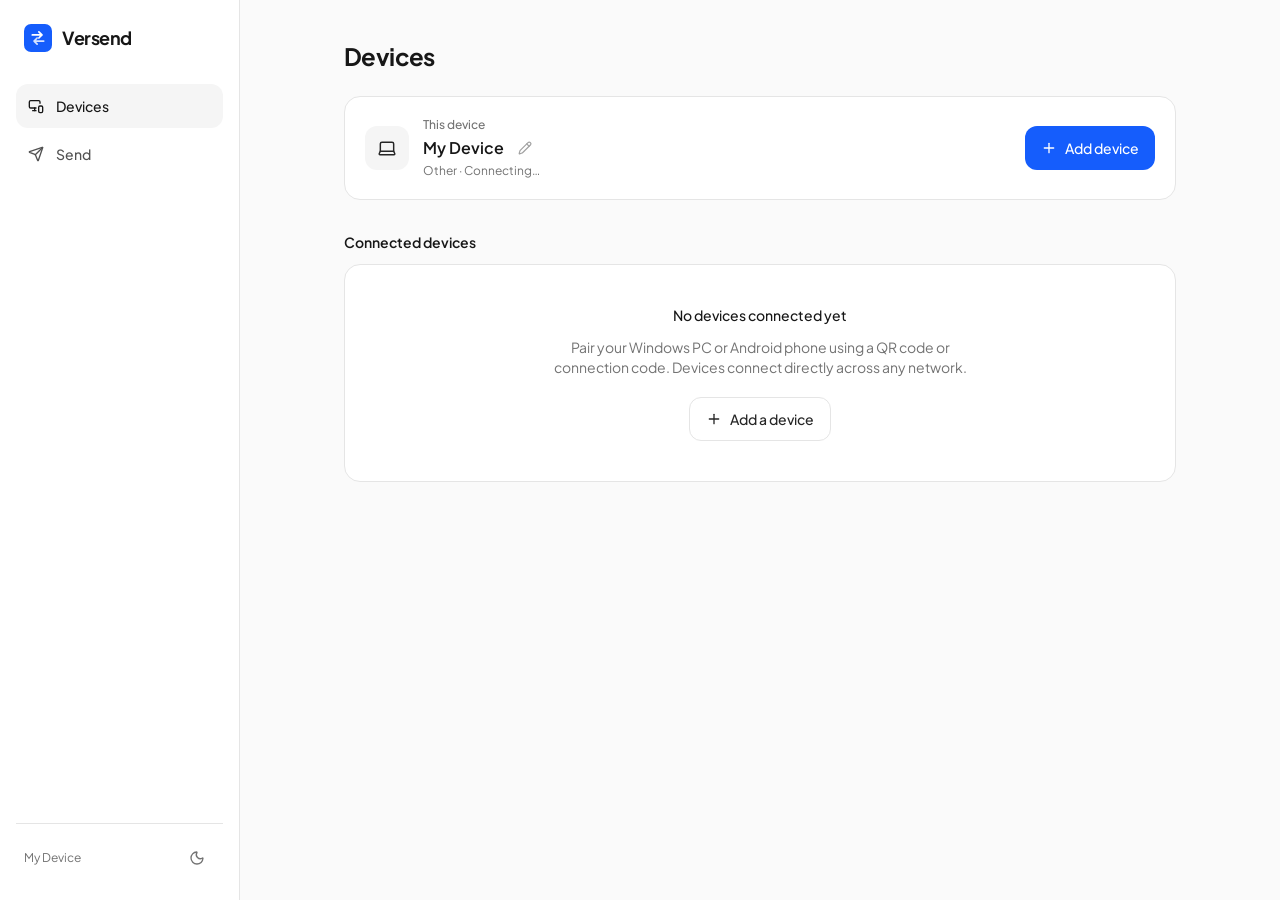
==== android/app/src/main/assets/public/index.html @ 8b3587e0 "feat(android): initialize Android project structure Add essential Gradle configuration, AndroidManif" ====
<!doctype html>
<html lang="en">
  <head>
    <meta charset="UTF-8" />
    <meta name="viewport" content="width=device-width, initial-scale=1.0, viewport-fit=cover" />
    <title>Versend — Cross-Platform File Transfer</title>
    <meta name="description" content="Fast, minimal cross-platform peer-to-peer file transfer between Windows and Android." />
    <meta property="og:title" content="Versend — Cross-Platform File Transfer" />
    <meta property="og:description" content="Fast, minimal cross-platform peer-to-peer file transfer between Windows and Android." />
    <meta property="og:type" content="website" />
    <meta name="twitter:card" content="summary_large_image" />
    <link rel="icon" type="image/svg+xml" href="./icon.svg" />
    <link rel="icon" type="image/png" sizes="192x192" href="./icon-192.png" />
    <link rel="apple-touch-icon" href="./icon-192.png" />
    <link rel="preconnect" href="https://fonts.googleapis.com" />
    <link rel="preconnect" href="https://fonts.gstatic.com" crossorigin />
    <link
      href="https://fonts.googleapis.com/css2?family=JetBrains+Mono:wght@400;500;600&family=Plus+Jakarta+Sans:wght@400;500;600;700&display=swap"
      rel="stylesheet"
    />
    <script>
      (function () {
        try {
          var saved = localStorage.getItem('versend_theme');
          var prefersDark = window.matchMedia && window.matchMedia('(prefers-color-scheme: dark)').matches;
          if (saved === 'dark' || (!saved && prefersDark)) {
            document.documentElement.classList.add('dark');
          } else {
            document.documentElement.classList.remove('dark');
          }
        } catch (e) {}
      })();
    </script>
    <script type="module" crossorigin src="./assets/index-H312YF8i.js"></script>
    <link rel="stylesheet" crossorigin href="./assets/index-BQSOHXpR.css">
  </head>
  <body class="bg-[#FAFAFA] text-[#111827] dark:bg-[#111214] dark:text-[#F3F4F6] antialiased selection:bg-blue-600/15 selection:text-blue-700 dark:selection:bg-blue-500/25 dark:selection:text-blue-300">
    <div id="root"></div>
  </body>
</html>
---- android/app/src/main/assets/public/assets/index-BQSOHXpR.css ----
/*! tailwindcss v4.3.5 | MIT License | https://tailwindcss.com */
@layer properties{@supports (((-webkit-hyphens:none)) and (not (margin-trim:block))) or ((-moz-orient:inline) and (not (color:rgb(from red r g b)))){*,:before,:after,::backdrop{--tw-space-y-reverse:0;--tw-divide-y-reverse:0;--tw-border-style:solid;--tw-font-weight:initial;--tw-tracking:initial;--tw-ordinal:initial;--tw-slashed-zero:initial;--tw-numeric-figure:initial;--tw-numeric-spacing:initial;--tw-numeric-fraction:initial;--tw-shadow:0 0 #0000;--tw-shadow-color:initial;--tw-shadow-alpha:100%;--tw-inset-shadow:0 0 #0000;--tw-inset-shadow-color:initial;--tw-inset-shadow-alpha:100%;--tw-ring-color:initial;--tw-ring-shadow:0 0 #0000;--tw-inset-ring-color:initial;--tw-inset-ring-shadow:0 0 #0000;--tw-ring-inset:initial;--tw-ring-offset-width:0px;--tw-ring-offset-color:#fff;--tw-ring-offset-shadow:0 0 #0000;--tw-backdrop-blur:initial;--tw-backdrop-brightness:initial;--tw-backdrop-contrast:initial;--tw-backdrop-grayscale:initial;--tw-backdrop-hue-rotate:initial;--tw-backdrop-invert:initial;--tw-backdrop-opacity:initial;--tw-backdrop-saturate:initial;--tw-backdrop-sepia:initial;--tw-duration:initial}}}@layer theme{:root,:host{--font-sans:-apple-system, BlinkMacSystemFont, "Segoe UI", Roboto, "Helvetica Neue", "Noto Sans", Arial, sans-serif, "Apple Color Emoji", "Segoe UI Emoji", "Segoe UI Symbol", "Noto Color Emoji";--font-mono:ui-monospace, SFMono-Regular, Menlo, Monaco, Consolas, "Liberation Mono", "Courier New", monospace;--color-red-400:oklch(70.4% .191 22.216);--color-red-500:oklch(63.7% .237 25.331);--color-red-600:oklch(57.7% .245 27.325);--color-amber-400:oklch(82.8% .189 84.429);--color-amber-500:oklch(76.9% .188 70.08);--color-amber-600:oklch(66.6% .179 58.318);--color-amber-700:oklch(55.5% .163 48.998);--color-emerald-400:oklch(76.5% .177 163.223);--color-emerald-500:oklch(69.6% .17 162.48);--color-emerald-600:oklch(59.6% .145 163.225);--color-blue-50:oklch(97% .014 254.604);--color-blue-300:oklch(80.9% .105 251.813);--color-blue-400:oklch(70.7% .165 254.624);--color-blue-500:oklch(62.3% .214 259.815);--color-blue-600:oklch(54.6% .245 262.881);--color-blue-700:oklch(48.8% .243 264.376);--color-neutral-50:oklch(98.5% 0 none);--color-neutral-100:oklch(97% 0 none);--color-neutral-200:oklch(92.2% 0 none);--color-neutral-300:oklch(87% 0 none);--color-neutral-400:oklch(70.8% 0 none);--color-neutral-500:oklch(55.6% 0 none);--color-neutral-600:oklch(43.9% 0 none);--color-neutral-700:oklch(37.1% 0 none);--color-neutral-800:oklch(26.9% 0 none);--color-neutral-900:oklch(20.5% 0 none);--color-black:#000;--color-white:#fff;--spacing:.25rem;--container-md:28rem;--container-4xl:56rem;--text-xs:.75rem;--text-xs--line-height:calc(1 / .75);--text-sm:.875rem;--text-sm--line-height:calc(1.25 / .875);--text-base:1rem;--text-base--line-height:calc(1.5 / 1);--text-lg:1.125rem;--text-lg--line-height:calc(1.75 / 1.125);--text-2xl:1.5rem;--text-2xl--line-height:calc(2 / 1.5);--font-weight-medium:500;--font-weight-semibold:600;--font-weight-bold:700;--tracking-tight:-.025em;--tracking-wider:.05em;--tracking-widest:.1em;--radius-lg:.5rem;--radius-xl:.75rem;--radius-2xl:1rem;--blur-md:12px;--default-transition-duration:.15s;--default-transition-timing-function:cubic-bezier(.4, 0, .2, 1);--default-font-family:var(--font-sans);--default-mono-font-family:var(--font-mono)}}@layer base{*,:after,:before,::backdrop{box-sizing:border-box;border:0 solid;margin:0;padding:0}::file-selector-button{box-sizing:border-box;border:0 solid;margin:0;padding:0}html,:host{-webkit-text-size-adjust:100%;tab-size:4;line-height:1.5;font-family:var(--default-font-family,-apple-system, BlinkMacSystemFont, "Segoe UI", Roboto, "Helvetica Neue", "Noto Sans", Arial, sans-serif, "Apple Color Emoji", "Segoe UI Emoji", "Segoe UI Symbol", "Noto Color Emoji");font-feature-settings:var(--default-font-feature-settings,normal);font-variation-settings:var(--default-font-variation-settings,normal);-webkit-tap-highlight-color:transparent}hr{height:0;color:inherit;border-top-width:1px}abbr:where([title]){-webkit-text-decoration:underline dotted;text-decoration:underline dotted}h1,h2,h3,h4,h5,h6{font-size:inherit;font-weight:inherit}a{color:inherit;-webkit-text-decoration:inherit;-webkit-text-decoration:inherit;-webkit-text-decoration:inherit;-webkit-text-decoration:inherit;text-decoration:inherit}b,strong{font-weight:bolder}code,kbd,samp,pre{font-family:var(--default-mono-font-family,ui-monospace, SFMono-Regular, Menlo, Monaco, Consolas, "Liberation Mono", "Courier New", monospace);font-feature-settings:var(--default-mono-font-feature-settings,normal);font-variation-settings:var(--default-mono-font-variation-settings,normal);font-size:1em}small{font-size:80%}sub,sup{vertical-align:baseline;font-size:75%;line-height:0;position:relative}sub{bottom:-.25em}sup{top:-.5em}table{text-indent:0;border-color:inherit;border-collapse:collapse}:-moz-focusring:where(:not(iframe)){outline:auto}progress{vertical-align:baseline}summary{display:list-item}ol,ul,menu{list-style:none}img,svg,video,canvas,audio,iframe,embed,object{vertical-align:middle;display:block}img,video{max-width:100%;height:auto}button,input,select,optgroup,textarea{font:inherit;font-feature-settings:inherit;font-variation-settings:inherit;letter-spacing:inherit;color:inherit;opacity:1;background-color:#0000;border-radius:0}::file-selector-button{font:inherit;font-feature-settings:inherit;font-variation-settings:inherit;letter-spacing:inherit;color:inherit;opacity:1;background-color:#0000;border-radius:0}:where(select:is([multiple],[size])) optgroup{font-weight:bolder}:where(select:is([multiple],[size])) optgroup option{padding-inline-start:20px}::file-selector-button{margin-inline-end:4px}::placeholder{opacity:1}@supports (not ((-webkit-appearance:-apple-pay-button))) or (contain-intrinsic-size:1px){::placeholder{color:currentColor}@supports (color:color-mix(in lab, red, red)){::placeholder{color:color-mix(in oklab, currentcolor 50%, transparent)}}}textarea{resize:vertical}::-webkit-search-decoration{-webkit-appearance:none}::-webkit-date-and-time-value{min-height:1lh;text-align:inherit}::-webkit-datetime-edit{display:inline-flex}::-webkit-datetime-edit-fields-wrapper{padding:0}::-webkit-datetime-edit{padding-block:0}::-webkit-datetime-edit-year-field{padding-block:0}::-webkit-datetime-edit-month-field{padding-block:0}::-webkit-datetime-edit-day-field{padding-block:0}::-webkit-datetime-edit-hour-field{padding-block:0}::-webkit-datetime-edit-minute-field{padding-block:0}::-webkit-datetime-edit-second-field{padding-block:0}::-webkit-datetime-edit-millisecond-field{padding-block:0}::-webkit-datetime-edit-meridiem-field{padding-block:0}::-webkit-calendar-picker-indicator{line-height:1}:-moz-ui-invalid{box-shadow:none}button,input:where([type=button],[type=reset],[type=submit]){appearance:button}::file-selector-button{appearance:button}::-webkit-inner-spin-button{height:auto}::-webkit-outer-spin-button{height:auto}[hidden]:where(:not([hidden=until-found])){display:none!important}:root{--font-sans:"Plus Jakarta Sans", -apple-system, BlinkMacSystemFont, "Segoe UI", sans-serif;--font-mono:"JetBrains Mono", ui-monospace, SFMono-Regular, Menlo, monospace}html{font-family:var(--font-sans);-webkit-tap-highlight-color:transparent}.font-mono{font-family:var(--font-mono)}}@layer components;@layer utilities{.pointer-events-none{pointer-events:none}.absolute{position:absolute}.fixed{position:fixed}.relative{position:relative}.static{position:static}.sticky{position:sticky}.inset-0{inset:0}.top-0{top:0}.right-0{right:0}.bottom-0{bottom:0}.left-0{left:0}.z-30{z-index:30}.z-50{z-index:50}.mx-auto{margin-inline:auto}.mt-0\.5{margin-top:calc(var(--spacing) * .5)}.mt-1{margin-top:var(--spacing)}.-mr-2{margin-right:calc(var(--spacing) * -2)}.mb-1\.5{margin-bottom:calc(var(--spacing) * 1.5)}.block{display:block}.flex{display:flex}.grid{display:grid}.hidden{display:none}.inline-flex{display:inline-flex}.aspect-square{aspect-ratio:1}.h-1\.5{height:calc(var(--spacing) * 1.5)}.h-2{height:calc(var(--spacing) * 2)}.h-3\.5{height:calc(var(--spacing) * 3.5)}.h-4{height:calc(var(--spacing) * 4)}.h-5{height:calc(var(--spacing) * 5)}.h-6{height:calc(var(--spacing) * 6)}.h-7{height:calc(var(--spacing) * 7)}.h-10{height:calc(var(--spacing) * 10)}.h-11{height:calc(var(--spacing) * 11)}.h-13{height:calc(var(--spacing) * 13)}.h-14{height:calc(var(--spacing) * 14)}.h-44{height:calc(var(--spacing) * 44)}.h-full{height:100%}.h-screen{height:100vh}.max-h-48{max-height:calc(var(--spacing) * 48)}.max-h-64{max-height:calc(var(--spacing) * 64)}.min-h-\[36px\]{min-height:36px}.min-h-\[40px\]{min-height:40px}.min-h-\[44px\]{min-height:44px}.min-h-\[68px\]{min-height:68px}.min-h-screen{min-height:100vh}.w-1\.5{width:calc(var(--spacing) * 1.5)}.w-3\.5{width:calc(var(--spacing) * 3.5)}.w-4{width:calc(var(--spacing) * 4)}.w-5{width:calc(var(--spacing) * 5)}.w-6{width:calc(var(--spacing) * 6)}.w-7{width:calc(var(--spacing) * 7)}.w-10{width:calc(var(--spacing) * 10)}.w-11{width:calc(var(--spacing) * 11)}.w-44{width:calc(var(--spacing) * 44)}.w-full{width:100%}.max-w-4xl{max-width:var(--container-4xl)}.max-w-\[140px\]{max-width:140px}.max-w-\[180px\]{max-width:180px}.max-w-md{max-width:var(--container-md)}.min-w-0{min-width:0}.min-w-\[36px\]{min-width:36px}.min-w-\[40px\]{min-width:40px}.min-w-\[44px\]{min-width:44px}.flex-1{flex:1}.shrink-0{flex-shrink:0}.flex-grow{flex-grow:1}.cursor-not-allowed{cursor:not-allowed}.grid-cols-1{grid-template-columns:repeat(1,minmax(0,1fr))}.grid-cols-2{grid-template-columns:repeat(2,minmax(0,1fr))}.flex-col{flex-direction:column}.flex-wrap{flex-wrap:wrap}.items-center{align-items:center}.items-end{align-items:flex-end}.items-start{align-items:flex-start}.justify-between{justify-content:space-between}.justify-center{justify-content:center}.gap-0\.5{gap:calc(var(--spacing) * .5)}.gap-1{gap:var(--spacing)}.gap-1\.5{gap:calc(var(--spacing) * 1.5)}.gap-2{gap:calc(var(--spacing) * 2)}.gap-2\.5{gap:calc(var(--spacing) * 2.5)}.gap-3{gap:calc(var(--spacing) * 3)}.gap-3\.5{gap:calc(var(--spacing) * 3.5)}.gap-4{gap:calc(var(--spacing) * 4)}:where(.space-y-1>:not(:last-child)){--tw-space-y-reverse:0;margin-block-start:calc(var(--spacing) * var(--tw-space-y-reverse));margin-block-end:calc(var(--spacing) * calc(1 - var(--tw-space-y-reverse)))}:where(.space-y-1\.5>:not(:last-child)){--tw-space-y-reverse:0;margin-block-start:calc(calc(var(--spacing) * 1.5) * var(--tw-space-y-reverse));margin-block-end:calc(calc(var(--spacing) * 1.5) * calc(1 - var(--tw-space-y-reverse)))}:where(.space-y-3>:not(:last-child)){--tw-space-y-reverse:0;margin-block-start:calc(calc(var(--spacing) * 3) * var(--tw-space-y-reverse));margin-block-end:calc(calc(var(--spacing) * 3) * calc(1 - var(--tw-space-y-reverse)))}:where(.space-y-4>:not(:last-child)){--tw-space-y-reverse:0;margin-block-start:calc(calc(var(--spacing) * 4) * var(--tw-space-y-reverse));margin-block-end:calc(calc(var(--spacing) * 4) * calc(1 - var(--tw-space-y-reverse)))}:where(.space-y-5>:not(:last-child)){--tw-space-y-reverse:0;margin-block-start:calc(calc(var(--spacing) * 5) * var(--tw-space-y-reverse));margin-block-end:calc(calc(var(--spacing) * 5) * calc(1 - var(--tw-space-y-reverse)))}:where(.space-y-6>:not(:last-child)){--tw-space-y-reverse:0;margin-block-start:calc(calc(var(--spacing) * 6) * var(--tw-space-y-reverse));margin-block-end:calc(calc(var(--spacing) * 6) * calc(1 - var(--tw-space-y-reverse)))}:where(.space-y-8>:not(:last-child)){--tw-space-y-reverse:0;margin-block-start:calc(calc(var(--spacing) * 8) * var(--tw-space-y-reverse));margin-block-end:calc(calc(var(--spacing) * 8) * calc(1 - var(--tw-space-y-reverse)))}.gap-x-2{column-gap:calc(var(--spacing) * 2)}.gap-y-1{row-gap:var(--spacing)}:where(.divide-y>:not(:last-child)){--tw-divide-y-reverse:0;border-bottom-style:var(--tw-border-style);border-top-style:var(--tw-border-style);border-top-width:calc(1px * var(--tw-divide-y-reverse));border-bottom-width:calc(1px * calc(1 - var(--tw-divide-y-reverse)))}:where(.divide-neutral-100>:not(:last-child)){border-color:var(--color-neutral-100)}:where(.divide-neutral-200>:not(:last-child)){border-color:var(--color-neutral-200)}.truncate{text-overflow:ellipsis;white-space:nowrap;overflow:hidden}.overflow-hidden{overflow:hidden}.overflow-y-auto{overflow-y:auto}.rounded-2xl{border-radius:var(--radius-2xl)}.rounded-full{border-radius:2147483647px}.rounded-lg{border-radius:var(--radius-lg)}.rounded-xl{border-radius:var(--radius-xl)}.rounded-t-2xl{border-top-left-radius:var(--radius-2xl);border-top-right-radius:var(--radius-2xl)}.border{border-style:var(--tw-border-style);border-width:1px}.border-2{border-style:var(--tw-border-style);border-width:2px}.border-t{border-top-style:var(--tw-border-style);border-top-width:1px}.border-r{border-right-style:var(--tw-border-style);border-right-width:1px}.border-b{border-bottom-style:var(--tw-border-style);border-bottom-width:1px}.border-dashed{--tw-border-style:dashed;border-style:dashed}.border-blue-600{border-color:var(--color-blue-600)}.border-neutral-100{border-color:var(--color-neutral-100)}.border-neutral-200{border-color:var(--color-neutral-200)}.border-neutral-200\/70{border-color:#e5e5e5b3}@supports (color:color-mix(in lab, red, red)){.border-neutral-200\/70{border-color:color-mix(in oklab, var(--color-neutral-200) 70%, transparent)}}.border-neutral-300{border-color:var(--color-neutral-300)}.border-white\/80{border-color:#fffc}@supports (color:color-mix(in lab, red, red)){.border-white\/80{border-color:color-mix(in oklab, var(--color-white) 80%, transparent)}}.bg-\[\#FAFAFA\]{background-color:#fafafa}.bg-amber-500{background-color:var(--color-amber-500)}.bg-black{background-color:var(--color-black)}.bg-black\/45{background-color:#00000073}@supports (color:color-mix(in lab, red, red)){.bg-black\/45{background-color:color-mix(in oklab, var(--color-black) 45%, transparent)}}.bg-blue-50{background-color:var(--color-blue-50)}.bg-blue-50\/50{background-color:#eff6ff80}@supports (color:color-mix(in lab, red, red)){.bg-blue-50\/50{background-color:color-mix(in oklab, var(--color-blue-50) 50%, transparent)}}.bg-blue-50\/60{background-color:#eff6ff99}@supports (color:color-mix(in lab, red, red)){.bg-blue-50\/60{background-color:color-mix(in oklab, var(--color-blue-50) 60%, transparent)}}.bg-blue-600{background-color:var(--color-blue-600)}.bg-emerald-500{background-color:var(--color-emerald-500)}.bg-emerald-600{background-color:var(--color-emerald-600)}.bg-neutral-50{background-color:var(--color-neutral-50)}.bg-neutral-50\/60{background-color:#fafafa99}@supports (color:color-mix(in lab, red, red)){.bg-neutral-50\/60{background-color:color-mix(in oklab, var(--color-neutral-50) 60%, transparent)}}.bg-neutral-100{background-color:var(--color-neutral-100)}.bg-red-500{background-color:var(--color-red-500)}.bg-white{background-color:var(--color-white)}.bg-white\/90{background-color:#ffffffe6}@supports (color:color-mix(in lab, red, red)){.bg-white\/90{background-color:color-mix(in oklab, var(--color-white) 90%, transparent)}}.bg-white\/95{background-color:#fffffff2}@supports (color:color-mix(in lab, red, red)){.bg-white\/95{background-color:color-mix(in oklab, var(--color-white) 95%, transparent)}}.fill-blue-600{fill:var(--color-blue-600)}.object-cover{object-fit:cover}.p-0{padding:0}.p-1{padding:var(--spacing)}.p-1\.5{padding:calc(var(--spacing) * 1.5)}.p-3{padding:calc(var(--spacing) * 3)}.p-4{padding:calc(var(--spacing) * 4)}.p-5{padding:calc(var(--spacing) * 5)}.p-6{padding:calc(var(--spacing) * 6)}.p-8{padding:calc(var(--spacing) * 8)}.px-2{padding-inline:calc(var(--spacing) * 2)}.px-2\.5{padding-inline:calc(var(--spacing) * 2.5)}.px-3{padding-inline:calc(var(--spacing) * 3)}.px-3\.5{padding-inline:calc(var(--spacing) * 3.5)}.px-4{padding-inline:calc(var(--spacing) * 4)}.px-5{padding-inline:calc(var(--spacing) * 5)}.py-1{padding-block:var(--spacing)}.py-1\.5{padding-block:calc(var(--spacing) * 1.5)}.py-2{padding-block:calc(var(--spacing) * 2)}.py-2\.5{padding-block:calc(var(--spacing) * 2.5)}.py-3{padding-block:calc(var(--spacing) * 3)}.py-3\.5{padding-block:calc(var(--spacing) * 3.5)}.py-4{padding-block:calc(var(--spacing) * 4)}.py-6{padding-block:calc(var(--spacing) * 6)}.pt-1{padding-top:var(--spacing)}.pt-2{padding-top:calc(var(--spacing) * 2)}.pt-4{padding-top:calc(var(--spacing) * 4)}.pt-5{padding-top:calc(var(--spacing) * 5)}.pb-4{padding-bottom:calc(var(--spacing) * 4)}.pb-20{padding-bottom:calc(var(--spacing) * 20)}.text-center{text-align:center}.text-left{text-align:left}.font-mono{font-family:var(--font-mono)}.text-2xl{font-size:var(--text-2xl);line-height:var(--tw-leading,var(--text-2xl--line-height))}.text-base{font-size:var(--text-base);line-height:var(--tw-leading,var(--text-base--line-height))}.text-lg{font-size:var(--text-lg);line-height:var(--tw-leading,var(--text-lg--line-height))}.text-sm{font-size:var(--text-sm);line-height:var(--tw-leading,var(--text-sm--line-height))}.text-xs{font-size:var(--text-xs);line-height:var(--tw-leading,var(--text-xs--line-height))}.font-bold{--tw-font-weight:var(--font-weight-bold);font-weight:var(--font-weight-bold)}.font-medium{--tw-font-weight:var(--font-weight-medium);font-weight:var(--font-weight-medium)}.font-semibold{--tw-font-weight:var(--font-weight-semibold);font-weight:var(--font-weight-semibold)}.tracking-tight{--tw-tracking:var(--tracking-tight);letter-spacing:var(--tracking-tight)}.tracking-wider{--tw-tracking:var(--tracking-wider);letter-spacing:var(--tracking-wider)}.tracking-widest{--tw-tracking:var(--tracking-widest);letter-spacing:var(--tracking-widest)}.whitespace-nowrap{white-space:nowrap}.text-\[\#111827\]{color:#111827}.text-amber-600{color:var(--color-amber-600)}.text-amber-700{color:var(--color-amber-700)}.text-blue-600{color:var(--color-blue-600)}.text-emerald-600{color:var(--color-emerald-600)}.text-neutral-400{color:var(--color-neutral-400)}.text-neutral-500{color:var(--color-neutral-500)}.text-neutral-600{color:var(--color-neutral-600)}.text-neutral-700{color:var(--color-neutral-700)}.text-neutral-800{color:var(--color-neutral-800)}.text-neutral-900{color:var(--color-neutral-900)}.text-red-600{color:var(--color-red-600)}.text-white{color:var(--color-white)}.uppercase{text-transform:uppercase}.tabular-nums{--tw-numeric-spacing:tabular-nums;font-variant-numeric:var(--tw-ordinal, ) var(--tw-slashed-zero, ) var(--tw-numeric-figure, ) var(--tw-numeric-spacing, ) var(--tw-numeric-fraction, )}.antialiased{-webkit-font-smoothing:antialiased;-moz-osx-font-smoothing:grayscale}.opacity-55{opacity:.55}.shadow-xl{--tw-shadow:0 20px 25px -5px var(--tw-shadow-color,#0000001a), 0 8px 10px -6px var(--tw-shadow-color,#0000001a);box-shadow:var(--tw-inset-shadow), var(--tw-inset-ring-shadow), var(--tw-ring-offset-shadow), var(--tw-ring-shadow), var(--tw-shadow)}.shadow-xs{--tw-shadow:0 1px 2px 0 var(--tw-shadow-color,#0000000d);box-shadow:var(--tw-inset-shadow), var(--tw-inset-ring-shadow), var(--tw-ring-offset-shadow), var(--tw-ring-shadow), var(--tw-shadow)}.backdrop-blur-\[2px\]{--tw-backdrop-blur:blur(2px);-webkit-backdrop-filter:var(--tw-backdrop-blur, ) var(--tw-backdrop-brightness, ) var(--tw-backdrop-contrast, ) var(--tw-backdrop-grayscale, ) var(--tw-backdrop-hue-rotate, ) var(--tw-backdrop-invert, ) var(--tw-backdrop-opacity, ) var(--tw-backdrop-saturate, ) var(--tw-backdrop-sepia, );backdrop-filter:var(--tw-backdrop-blur, ) var(--tw-backdrop-brightness, ) var(--tw-backdrop-contrast, ) var(--tw-backdrop-grayscale, ) var(--tw-backdrop-hue-rotate, ) var(--tw-backdrop-invert, ) var(--tw-backdrop-opacity, ) var(--tw-backdrop-saturate, ) var(--tw-backdrop-sepia, )}.backdrop-blur-md{--tw-backdrop-blur:blur(var(--blur-md));-webkit-backdrop-filter:var(--tw-backdrop-blur, ) var(--tw-backdrop-brightness, ) var(--tw-backdrop-contrast, ) var(--tw-backdrop-grayscale, ) var(--tw-backdrop-hue-rotate, ) var(--tw-backdrop-invert, ) var(--tw-backdrop-opacity, ) var(--tw-backdrop-saturate, ) var(--tw-backdrop-sepia, );backdrop-filter:var(--tw-backdrop-blur, ) var(--tw-backdrop-brightness, ) var(--tw-backdrop-contrast, ) var(--tw-backdrop-grayscale, ) var(--tw-backdrop-hue-rotate, ) var(--tw-backdrop-invert, ) var(--tw-backdrop-opacity, ) var(--tw-backdrop-saturate, ) var(--tw-backdrop-sepia, )}.transition-all{transition-property:all;transition-timing-function:var(--tw-ease,var(--default-transition-timing-function));transition-duration:var(--tw-duration,var(--default-transition-duration))}.transition-colors{transition-property:color,background-color,border-color,outline-color,text-decoration-color,fill,stroke,--tw-gradient-from,--tw-gradient-via,--tw-gradient-to;transition-timing-function:var(--tw-ease,var(--default-transition-timing-function));transition-duration:var(--tw-duration,var(--default-transition-duration))}.duration-150{--tw-duration:.15s;transition-duration:.15s}.selection\:bg-blue-600\/15 ::selection{background-color:#155dfc26}@supports (color:color-mix(in lab, red, red)){.selection\:bg-blue-600\/15 ::selection{background-color:color-mix(in oklab, var(--color-blue-600) 15%, transparent)}}.selection\:bg-blue-600\/15::selection{background-color:#155dfc26}@supports (color:color-mix(in lab, red, red)){.selection\:bg-blue-600\/15::selection{background-color:color-mix(in oklab, var(--color-blue-600) 15%, transparent)}}.selection\:text-blue-700 ::selection{color:var(--color-blue-700)}.selection\:text-blue-700::selection{color:var(--color-blue-700)}.placeholder\:text-neutral-400::placeholder{color:var(--color-neutral-400)}@media (hover:hover){.hover\:border-neutral-300:hover{border-color:var(--color-neutral-300)}.hover\:bg-blue-50:hover{background-color:var(--color-blue-50)}.hover\:bg-blue-700:hover{background-color:var(--color-blue-700)}.hover\:bg-neutral-50:hover{background-color:var(--color-neutral-50)}.hover\:bg-neutral-100:hover{background-color:var(--color-neutral-100)}.hover\:text-neutral-700:hover{color:var(--color-neutral-700)}.hover\:text-neutral-900:hover{color:var(--color-neutral-900)}.hover\:text-red-600:hover{color:var(--color-red-600)}.hover\:underline:hover{text-decoration-line:underline}}.focus\:border-blue-600:focus{border-color:var(--color-blue-600)}.focus\:ring-2:focus{--tw-ring-shadow:var(--tw-ring-inset, ) 0 0 0 calc(2px + var(--tw-ring-offset-width)) var(--tw-ring-color,currentcolor);box-shadow:var(--tw-inset-shadow), var(--tw-inset-ring-shadow), var(--tw-ring-offset-shadow), var(--tw-ring-shadow), var(--tw-shadow)}.focus\:ring-blue-600\/30:focus{--tw-ring-color:#155dfc4d}@supports (color:color-mix(in lab, red, red)){.focus\:ring-blue-600\/30:focus{--tw-ring-color:color-mix(in oklab, var(--color-blue-600) 30%, transparent)}}.focus\:outline-none:focus{--tw-outline-style:none;outline-style:none}.disabled\:opacity-45:disabled{opacity:.45}@media (hover:hover){.disabled\:hover\:bg-blue-600:disabled:hover{background-color:var(--color-blue-600)}}@media (width>=40rem){.sm\:max-w-md{max-width:var(--container-md)}.sm\:grid-cols-2{grid-template-columns:repeat(2,minmax(0,1fr))}.sm\:flex-row{flex-direction:row}.sm\:items-center{align-items:center}.sm\:rounded-2xl{border-radius:var(--radius-2xl)}.sm\:p-4{padding:calc(var(--spacing) * 4)}.sm\:p-5{padding:calc(var(--spacing) * 5)}.sm\:p-10{padding:calc(var(--spacing) * 10)}.sm\:px-8{padding-inline:calc(var(--spacing) * 8)}}@media (width>=48rem){.md\:flex{display:flex}.md\:hidden{display:none}.md\:w-60{width:calc(var(--spacing) * 60)}.md\:shrink-0{flex-shrink:0}.md\:flex-col{flex-direction:column}.md\:flex-row{flex-direction:row}.md\:py-10{padding-block:calc(var(--spacing) * 10)}.md\:pb-10{padding-bottom:calc(var(--spacing) * 10)}}@media (width>=64rem){.lg\:grid-cols-3{grid-template-columns:repeat(3,minmax(0,1fr))}}:where(.dark\:divide-\[\#27292E\]:where(.dark,.dark *)>:not(:last-child)),.dark\:border-\[\#27292E\]:where(.dark,.dark *){border-color:#27292e}.dark\:border-\[\#32353C\]:where(.dark,.dark *){border-color:#32353c}.dark\:border-\[\#34373E\]:where(.dark,.dark *){border-color:#34373e}.dark\:border-blue-500:where(.dark,.dark *){border-color:var(--color-blue-500)}.dark\:bg-\[\#181A1E\]:where(.dark,.dark *){background-color:#181a1e}.dark\:bg-\[\#15171A\]:where(.dark,.dark *){background-color:#15171a}.dark\:bg-\[\#15171A\]\/90:where(.dark,.dark *){background-color:oklab(20.3764% -.00135883 -.00660075/.9)}.dark\:bg-\[\#15171A\]\/95:where(.dark,.dark *){background-color:oklab(20.3764% -.00135883 -.00660075/.95)}.dark\:bg-\[\#23262C\]:where(.dark,.dark *){background-color:#23262c}.dark\:bg-\[\#111214\]:where(.dark,.dark *){background-color:#111214}.dark\:bg-\[\#141619\]:where(.dark,.dark *){background-color:#141619}.dark\:bg-blue-500:where(.dark,.dark *){background-color:var(--color-blue-500)}.dark\:bg-blue-500\/10:where(.dark,.dark *){background-color:#3080ff1a}@supports (color:color-mix(in lab, red, red)){.dark\:bg-blue-500\/10:where(.dark,.dark *){background-color:color-mix(in oklab, var(--color-blue-500) 10%, transparent)}}.dark\:bg-emerald-500:where(.dark,.dark *){background-color:var(--color-emerald-500)}.dark\:fill-blue-500:where(.dark,.dark *){fill:var(--color-blue-500)}.dark\:text-\[\#F3F4F6\]:where(.dark,.dark *){color:#f3f4f6}.dark\:text-amber-400:where(.dark,.dark *){color:var(--color-amber-400)}.dark\:text-blue-400:where(.dark,.dark *){color:var(--color-blue-400)}.dark\:text-emerald-400:where(.dark,.dark *){color:var(--color-emerald-400)}.dark\:text-neutral-100:where(.dark,.dark *){color:var(--color-neutral-100)}.dark\:text-neutral-200:where(.dark,.dark *){color:var(--color-neutral-200)}.dark\:text-neutral-300:where(.dark,.dark *){color:var(--color-neutral-300)}.dark\:text-neutral-400:where(.dark,.dark *){color:var(--color-neutral-400)}.dark\:text-neutral-500:where(.dark,.dark *){color:var(--color-neutral-500)}.dark\:text-red-400:where(.dark,.dark *){color:var(--color-red-400)}.dark\:selection\:bg-blue-500\/25:where(.dark,.dark *) ::selection{background-color:#3080ff40}@supports (color:color-mix(in lab, red, red)){.dark\:selection\:bg-blue-500\/25:where(.dark,.dark *) ::selection{background-color:color-mix(in oklab, var(--color-blue-500) 25%, transparent)}}.dark\:selection\:bg-blue-500\/25:where(.dark,.dark *)::selection{background-color:#3080ff40}@supports (color:color-mix(in lab, red, red)){.dark\:selection\:bg-blue-500\/25:where(.dark,.dark *)::selection{background-color:color-mix(in oklab, var(--color-blue-500) 25%, transparent)}}.dark\:selection\:text-blue-300:where(.dark,.dark *) ::selection{color:var(--color-blue-300)}.dark\:selection\:text-blue-300:where(.dark,.dark *)::selection{color:var(--color-blue-300)}@media (hover:hover){.dark\:hover\:border-\[\#373A42\]:where(.dark,.dark *):hover{border-color:#373a42}.dark\:hover\:bg-\[\#1C1E23\]:where(.dark,.dark *):hover{background-color:#1c1e23}.dark\:hover\:bg-\[\#23262C\]:where(.dark,.dark *):hover{background-color:#23262c}.dark\:hover\:bg-blue-500\/10:where(.dark,.dark *):hover{background-color:#3080ff1a}@supports (color:color-mix(in lab, red, red)){.dark\:hover\:bg-blue-500\/10:where(.dark,.dark *):hover{background-color:color-mix(in oklab, var(--color-blue-500) 10%, transparent)}}.dark\:hover\:text-neutral-100:where(.dark,.dark *):hover{color:var(--color-neutral-100)}.dark\:hover\:text-neutral-200:where(.dark,.dark *):hover{color:var(--color-neutral-200)}.dark\:hover\:text-red-400:where(.dark,.dark *):hover{color:var(--color-red-400)}}.dark\:focus\:border-blue-500:where(.dark,.dark *):focus{border-color:var(--color-blue-500)}}@media (prefers-reduced-motion:reduce){*,:before,:after{transition-duration:.01ms!important;animation-duration:.01ms!important;animation-iteration-count:1!important}}@property --tw-space-y-reverse{syntax:"*";inherits:false;initial-value:0}@property --tw-divide-y-reverse{syntax:"*";inherits:false;initial-value:0}@property --tw-border-style{syntax:"*";inherits:false;initial-value:solid}@property --tw-font-weight{syntax:"*";inherits:false}@property --tw-tracking{syntax:"*";inherits:false}@property --tw-ordinal{syntax:"*";inherits:false}@property --tw-slashed-zero{syntax:"*";inherits:false}@property --tw-numeric-figure{syntax:"*";inherits:false}@property --tw-numeric-spacing{syntax:"*";inherits:false}@property --tw-numeric-fraction{syntax:"*";inherits:false}@property --tw-shadow{syntax:"*";inherits:false;initial-value:0 0 #0000}@property --tw-shadow-color{syntax:"*";inherits:false}@property --tw-shadow-alpha{syntax:"<percentage>";inherits:false;initial-value:100%}@property --tw-inset-shadow{syntax:"*";inherits:false;initial-value:0 0 #0000}@property --tw-inset-shadow-color{syntax:"*";inherits:false}@property --tw-inset-shadow-alpha{syntax:"<percentage>";inherits:false;initial-value:100%}@property --tw-ring-color{syntax:"*";inherits:false}@property --tw-ring-shadow{syntax:"*";inherits:false;initial-value:0 0 #0000}@property --tw-inset-ring-color{syntax:"*";inherits:false}@property --tw-inset-ring-shadow{syntax:"*";inherits:false;initial-value:0 0 #0000}@property --tw-ring-inset{syntax:"*";inherits:false}@property --tw-ring-offset-width{syntax:"<length>";inherits:false;initial-value:0}@property --tw-ring-offset-color{syntax:"*";inherits:false;initial-value:#fff}@property --tw-ring-offset-shadow{syntax:"*";inherits:false;initial-value:0 0 #0000}@property --tw-backdrop-blur{syntax:"*";inherits:false}@property --tw-backdrop-brightness{syntax:"*";inherits:false}@property --tw-backdrop-contrast{syntax:"*";inherits:false}@property --tw-backdrop-grayscale{syntax:"*";inherits:false}@property --tw-backdrop-hue-rotate{syntax:"*";inherits:false}@property --tw-backdrop-invert{syntax:"*";inherits:false}@property --tw-backdrop-opacity{syntax:"*";inherits:false}@property --tw-backdrop-saturate{syntax:"*";inherits:false}@property --tw-backdrop-sepia{syntax:"*";inherits:false}@property --tw-duration{syntax:"*";inherits:false}
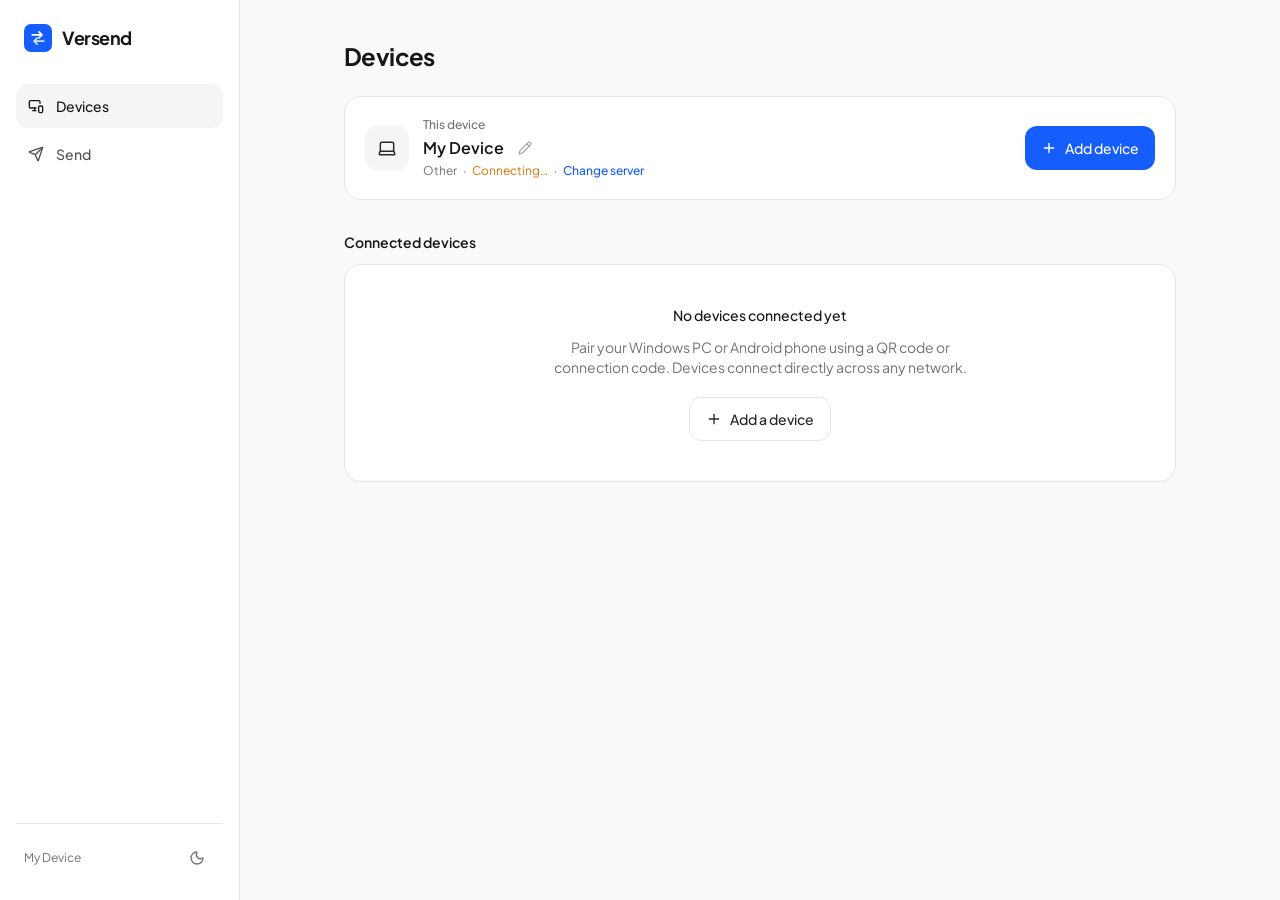
==== commit 255e9fe4: "feat: add support for custom signaling server Enable users to configure a custom signaling server UR" ====
--- a/android/app/src/main/assets/public/index.html
+++ b/android/app/src/main/assets/public/index.html
@@ -31,8 +31,8 @@
         } catch (e) {}
       })();
     </script>
-    <script type="module" crossorigin src="./assets/index-H312YF8i.js"></script>
-    <link rel="stylesheet" crossorigin href="./assets/index-BQSOHXpR.css">
+    <script type="module" crossorigin src="./assets/index-BKLZPEzc.js"></script>
+    <link rel="stylesheet" crossorigin href="./assets/index-C2T9UfNj.css">
   </head>
   <body class="bg-[#FAFAFA] text-[#111827] dark:bg-[#111214] dark:text-[#F3F4F6] antialiased selection:bg-blue-600/15 selection:text-blue-700 dark:selection:bg-blue-500/25 dark:selection:text-blue-300">
     <div id="root"></div>
--- a/android/app/src/main/assets/public/assets/index-C2T9UfNj.css
+++ b/android/app/src/main/assets/public/assets/index-C2T9UfNj.css
@@ -0,0 +1,2 @@
+/*! tailwindcss v4.3.5 | MIT License | https://tailwindcss.com */
+@layer properties{@supports (((-webkit-hyphens:none)) and (not (margin-trim:block))) or ((-moz-orient:inline) and (not (color:rgb(from red r g b)))){*,:before,:after,::backdrop{--tw-rotate-x:initial;--tw-rotate-y:initial;--tw-rotate-z:initial;--tw-skew-x:initial;--tw-skew-y:initial;--tw-space-y-reverse:0;--tw-divide-y-reverse:0;--tw-border-style:solid;--tw-font-weight:initial;--tw-tracking:initial;--tw-ordinal:initial;--tw-slashed-zero:initial;--tw-numeric-figure:initial;--tw-numeric-spacing:initial;--tw-numeric-fraction:initial;--tw-shadow:0 0 #0000;--tw-shadow-color:initial;--tw-shadow-alpha:100%;--tw-inset-shadow:0 0 #0000;--tw-inset-shadow-color:initial;--tw-inset-shadow-alpha:100%;--tw-ring-color:initial;--tw-ring-shadow:0 0 #0000;--tw-inset-ring-color:initial;--tw-inset-ring-shadow:0 0 #0000;--tw-ring-inset:initial;--tw-ring-offset-width:0px;--tw-ring-offset-color:#fff;--tw-ring-offset-shadow:0 0 #0000;--tw-blur:initial;--tw-brightness:initial;--tw-contrast:initial;--tw-grayscale:initial;--tw-hue-rotate:initial;--tw-invert:initial;--tw-opacity:initial;--tw-saturate:initial;--tw-sepia:initial;--tw-drop-shadow:initial;--tw-drop-shadow-color:initial;--tw-drop-shadow-alpha:100%;--tw-drop-shadow-size:initial;--tw-backdrop-blur:initial;--tw-backdrop-brightness:initial;--tw-backdrop-contrast:initial;--tw-backdrop-grayscale:initial;--tw-backdrop-hue-rotate:initial;--tw-backdrop-invert:initial;--tw-backdrop-opacity:initial;--tw-backdrop-saturate:initial;--tw-backdrop-sepia:initial;--tw-duration:initial}}}@layer theme{:root,:host{--font-sans:-apple-system, BlinkMacSystemFont, "Segoe UI", Roboto, "Helvetica Neue", "Noto Sans", Arial, sans-serif, "Apple Color Emoji", "Segoe UI Emoji", "Segoe UI Symbol", "Noto Color Emoji";--font-mono:ui-monospace, SFMono-Regular, Menlo, Monaco, Consolas, "Liberation Mono", "Courier New", monospace;--color-red-400:oklch(70.4% .191 22.216);--color-red-500:oklch(63.7% .237 25.331);--color-red-600:oklch(57.7% .245 27.325);--color-amber-400:oklch(82.8% .189 84.429);--color-amber-500:oklch(76.9% .188 70.08);--color-amber-600:oklch(66.6% .179 58.318);--color-amber-700:oklch(55.5% .163 48.998);--color-emerald-400:oklch(76.5% .177 163.223);--color-emerald-500:oklch(69.6% .17 162.48);--color-emerald-600:oklch(59.6% .145 163.225);--color-blue-50:oklch(97% .014 254.604);--color-blue-300:oklch(80.9% .105 251.813);--color-blue-400:oklch(70.7% .165 254.624);--color-blue-500:oklch(62.3% .214 259.815);--color-blue-600:oklch(54.6% .245 262.881);--color-blue-700:oklch(48.8% .243 264.376);--color-neutral-50:oklch(98.5% 0 none);--color-neutral-100:oklch(97% 0 none);--color-neutral-200:oklch(92.2% 0 none);--color-neutral-300:oklch(87% 0 none);--color-neutral-400:oklch(70.8% 0 none);--color-neutral-500:oklch(55.6% 0 none);--color-neutral-600:oklch(43.9% 0 none);--color-neutral-700:oklch(37.1% 0 none);--color-neutral-800:oklch(26.9% 0 none);--color-neutral-900:oklch(20.5% 0 none);--color-black:#000;--color-white:#fff;--spacing:.25rem;--container-md:28rem;--container-4xl:56rem;--text-xs:.75rem;--text-xs--line-height:calc(1 / .75);--text-sm:.875rem;--text-sm--line-height:calc(1.25 / .875);--text-base:1rem;--text-base--line-height:calc(1.5 / 1);--text-lg:1.125rem;--text-lg--line-height:calc(1.75 / 1.125);--text-2xl:1.5rem;--text-2xl--line-height:calc(2 / 1.5);--font-weight-medium:500;--font-weight-semibold:600;--font-weight-bold:700;--tracking-tight:-.025em;--tracking-wider:.05em;--tracking-widest:.1em;--radius-lg:.5rem;--radius-xl:.75rem;--radius-2xl:1rem;--blur-md:12px;--default-transition-duration:.15s;--default-transition-timing-function:cubic-bezier(.4, 0, .2, 1);--default-font-family:var(--font-sans);--default-mono-font-family:var(--font-mono)}}@layer base{*,:after,:before,::backdrop{box-sizing:border-box;border:0 solid;margin:0;padding:0}::file-selector-button{box-sizing:border-box;border:0 solid;margin:0;padding:0}html,:host{-webkit-text-size-adjust:100%;tab-size:4;line-height:1.5;font-family:var(--default-font-family,-apple-system, BlinkMacSystemFont, "Segoe UI", Roboto, "Helvetica Neue", "Noto Sans", Arial, sans-serif, "Apple Color Emoji", "Segoe UI Emoji", "Segoe UI Symbol", "Noto Color Emoji");font-feature-settings:var(--default-font-feature-settings,normal);font-variation-settings:var(--default-font-variation-settings,normal);-webkit-tap-highlight-color:transparent}hr{height:0;color:inherit;border-top-width:1px}abbr:where([title]){-webkit-text-decoration:underline dotted;text-decoration:underline dotted}h1,h2,h3,h4,h5,h6{font-size:inherit;font-weight:inherit}a{color:inherit;-webkit-text-decoration:inherit;-webkit-text-decoration:inherit;-webkit-text-decoration:inherit;-webkit-text-decoration:inherit;text-decoration:inherit}b,strong{font-weight:bolder}code,kbd,samp,pre{font-family:var(--default-mono-font-family,ui-monospace, SFMono-Regular, Menlo, Monaco, Consolas, "Liberation Mono", "Courier New", monospace);font-feature-settings:var(--default-mono-font-feature-settings,normal);font-variation-settings:var(--default-mono-font-variation-settings,normal);font-size:1em}small{font-size:80%}sub,sup{vertical-align:baseline;font-size:75%;line-height:0;position:relative}sub{bottom:-.25em}sup{top:-.5em}table{text-indent:0;border-color:inherit;border-collapse:collapse}:-moz-focusring:where(:not(iframe)){outline:auto}progress{vertical-align:baseline}summary{display:list-item}ol,ul,menu{list-style:none}img,svg,video,canvas,audio,iframe,embed,object{vertical-align:middle;display:block}img,video{max-width:100%;height:auto}button,input,select,optgroup,textarea{font:inherit;font-feature-settings:inherit;font-variation-settings:inherit;letter-spacing:inherit;color:inherit;opacity:1;background-color:#0000;border-radius:0}::file-selector-button{font:inherit;font-feature-settings:inherit;font-variation-settings:inherit;letter-spacing:inherit;color:inherit;opacity:1;background-color:#0000;border-radius:0}:where(select:is([multiple],[size])) optgroup{font-weight:bolder}:where(select:is([multiple],[size])) optgroup option{padding-inline-start:20px}::file-selector-button{margin-inline-end:4px}::placeholder{opacity:1}@supports (not ((-webkit-appearance:-apple-pay-button))) or (contain-intrinsic-size:1px){::placeholder{color:currentColor}@supports (color:color-mix(in lab, red, red)){::placeholder{color:color-mix(in oklab, currentcolor 50%, transparent)}}}textarea{resize:vertical}::-webkit-search-decoration{-webkit-appearance:none}::-webkit-date-and-time-value{min-height:1lh;text-align:inherit}::-webkit-datetime-edit{display:inline-flex}::-webkit-datetime-edit-fields-wrapper{padding:0}::-webkit-datetime-edit{padding-block:0}::-webkit-datetime-edit-year-field{padding-block:0}::-webkit-datetime-edit-month-field{padding-block:0}::-webkit-datetime-edit-day-field{padding-block:0}::-webkit-datetime-edit-hour-field{padding-block:0}::-webkit-datetime-edit-minute-field{padding-block:0}::-webkit-datetime-edit-second-field{padding-block:0}::-webkit-datetime-edit-millisecond-field{padding-block:0}::-webkit-datetime-edit-meridiem-field{padding-block:0}::-webkit-calendar-picker-indicator{line-height:1}:-moz-ui-invalid{box-shadow:none}button,input:where([type=button],[type=reset],[type=submit]){appearance:button}::file-selector-button{appearance:button}::-webkit-inner-spin-button{height:auto}::-webkit-outer-spin-button{height:auto}[hidden]:where(:not([hidden=until-found])){display:none!important}:root{--font-sans:"Plus Jakarta Sans", -apple-system, BlinkMacSystemFont, "Segoe UI", sans-serif;--font-mono:"JetBrains Mono", ui-monospace, SFMono-Regular, Menlo, monospace}html{font-family:var(--font-sans);-webkit-tap-highlight-color:transparent}.font-mono{font-family:var(--font-mono)}}@layer components;@layer utilities{.pointer-events-none{pointer-events:none}.visible{visibility:visible}.absolute{position:absolute}.fixed{position:fixed}.relative{position:relative}.static{position:static}.sticky{position:sticky}.inset-0{inset:0}.top-0{top:0}.right-0{right:0}.bottom-0{bottom:0}.left-0{left:0}.z-30{z-index:30}.z-50{z-index:50}.container{width:100%}@media (width>=40rem){.container{max-width:40rem}}@media (width>=48rem){.container{max-width:48rem}}@media (width>=64rem){.container{max-width:64rem}}@media (width>=80rem){.container{max-width:80rem}}@media (width>=96rem){.container{max-width:96rem}}.mx-auto{margin-inline:auto}.mt-0\.5{margin-top:calc(var(--spacing) * .5)}.mt-1{margin-top:var(--spacing)}.mt-2{margin-top:calc(var(--spacing) * 2)}.-mr-2{margin-right:calc(var(--spacing) * -2)}.mb-1\.5{margin-bottom:calc(var(--spacing) * 1.5)}.block{display:block}.flex{display:flex}.grid{display:grid}.hidden{display:none}.inline{display:inline}.inline-block{display:inline-block}.inline-flex{display:inline-flex}.table{display:table}.aspect-square{aspect-ratio:1}.h-1\.5{height:calc(var(--spacing) * 1.5)}.h-2{height:calc(var(--spacing) * 2)}.h-3\.5{height:calc(var(--spacing) * 3.5)}.h-4{height:calc(var(--spacing) * 4)}.h-5{height:calc(var(--spacing) * 5)}.h-6{height:calc(var(--spacing) * 6)}.h-7{height:calc(var(--spacing) * 7)}.h-10{height:calc(var(--spacing) * 10)}.h-11{height:calc(var(--spacing) * 11)}.h-13{height:calc(var(--spacing) * 13)}.h-14{height:calc(var(--spacing) * 14)}.h-44{height:calc(var(--spacing) * 44)}.h-full{height:100%}.h-screen{height:100vh}.max-h-48{max-height:calc(var(--spacing) * 48)}.max-h-64{max-height:calc(var(--spacing) * 64)}.min-h-\[36px\]{min-height:36px}.min-h-\[38px\]{min-height:38px}.min-h-\[40px\]{min-height:40px}.min-h-\[44px\]{min-height:44px}.min-h-\[68px\]{min-height:68px}.min-h-screen{min-height:100vh}.w-1\.5{width:calc(var(--spacing) * 1.5)}.w-3\.5{width:calc(var(--spacing) * 3.5)}.w-4{width:calc(var(--spacing) * 4)}.w-5{width:calc(var(--spacing) * 5)}.w-6{width:calc(var(--spacing) * 6)}.w-7{width:calc(var(--spacing) * 7)}.w-10{width:calc(var(--spacing) * 10)}.w-11{width:calc(var(--spacing) * 11)}.w-44{width:calc(var(--spacing) * 44)}.w-full{width:100%}.max-w-4xl{max-width:var(--container-4xl)}.max-w-\[140px\]{max-width:140px}.max-w-\[180px\]{max-width:180px}.max-w-md{max-width:var(--container-md)}.min-w-0{min-width:0}.min-w-\[36px\]{min-width:36px}.min-w-\[40px\]{min-width:40px}.min-w-\[44px\]{min-width:44px}.min-w-\[200px\]{min-width:200px}.flex-1{flex:1}.shrink-0{flex-shrink:0}.flex-grow{flex-grow:1}.transform{transform:var(--tw-rotate-x, ) var(--tw-rotate-y, ) var(--tw-rotate-z, ) var(--tw-skew-x, ) var(--tw-skew-y, )}.cursor-not-allowed{cursor:not-allowed}.resize{resize:both}.grid-cols-1{grid-template-columns:repeat(1,minmax(0,1fr))}.grid-cols-2{grid-template-columns:repeat(2,minmax(0,1fr))}.flex-col{flex-direction:column}.flex-wrap{flex-wrap:wrap}.items-center{align-items:center}.items-end{align-items:flex-end}.items-start{align-items:flex-start}.justify-between{justify-content:space-between}.justify-center{justify-content:center}.gap-0\.5{gap:calc(var(--spacing) * .5)}.gap-1{gap:var(--spacing)}.gap-1\.5{gap:calc(var(--spacing) * 1.5)}.gap-2{gap:calc(var(--spacing) * 2)}.gap-2\.5{gap:calc(var(--spacing) * 2.5)}.gap-3{gap:calc(var(--spacing) * 3)}.gap-3\.5{gap:calc(var(--spacing) * 3.5)}.gap-4{gap:calc(var(--spacing) * 4)}:where(.space-y-1>:not(:last-child)){--tw-space-y-reverse:0;margin-block-start:calc(var(--spacing) * var(--tw-space-y-reverse));margin-block-end:calc(var(--spacing) * calc(1 - var(--tw-space-y-reverse)))}:where(.space-y-1\.5>:not(:last-child)){--tw-space-y-reverse:0;margin-block-start:calc(calc(var(--spacing) * 1.5) * var(--tw-space-y-reverse));margin-block-end:calc(calc(var(--spacing) * 1.5) * calc(1 - var(--tw-space-y-reverse)))}:where(.space-y-3>:not(:last-child)){--tw-space-y-reverse:0;margin-block-start:calc(calc(var(--spacing) * 3) * var(--tw-space-y-reverse));margin-block-end:calc(calc(var(--spacing) * 3) * calc(1 - var(--tw-space-y-reverse)))}:where(.space-y-4>:not(:last-child)){--tw-space-y-reverse:0;margin-block-start:calc(calc(var(--spacing) * 4) * var(--tw-space-y-reverse));margin-block-end:calc(calc(var(--spacing) * 4) * calc(1 - var(--tw-space-y-reverse)))}:where(.space-y-5>:not(:last-child)){--tw-space-y-reverse:0;margin-block-start:calc(calc(var(--spacing) * 5) * var(--tw-space-y-reverse));margin-block-end:calc(calc(var(--spacing) * 5) * calc(1 - var(--tw-space-y-reverse)))}:where(.space-y-6>:not(:last-child)){--tw-space-y-reverse:0;margin-block-start:calc(calc(var(--spacing) * 6) * var(--tw-space-y-reverse));margin-block-end:calc(calc(var(--spacing) * 6) * calc(1 - var(--tw-space-y-reverse)))}:where(.space-y-8>:not(:last-child)){--tw-space-y-reverse:0;margin-block-start:calc(calc(var(--spacing) * 8) * var(--tw-space-y-reverse));margin-block-end:calc(calc(var(--spacing) * 8) * calc(1 - var(--tw-space-y-reverse)))}.gap-x-1\.5{column-gap:calc(var(--spacing) * 1.5)}.gap-x-2{column-gap:calc(var(--spacing) * 2)}.gap-y-1{row-gap:var(--spacing)}:where(.divide-y>:not(:last-child)){--tw-divide-y-reverse:0;border-bottom-style:var(--tw-border-style);border-top-style:var(--tw-border-style);border-top-width:calc(1px * var(--tw-divide-y-reverse));border-bottom-width:calc(1px * calc(1 - var(--tw-divide-y-reverse)))}:where(.divide-neutral-100>:not(:last-child)){border-color:var(--color-neutral-100)}:where(.divide-neutral-200>:not(:last-child)){border-color:var(--color-neutral-200)}.truncate{text-overflow:ellipsis;white-space:nowrap;overflow:hidden}.overflow-hidden{overflow:hidden}.overflow-y-auto{overflow-y:auto}.rounded-2xl{border-radius:var(--radius-2xl)}.rounded-full{border-radius:2147483647px}.rounded-lg{border-radius:var(--radius-lg)}.rounded-xl{border-radius:var(--radius-xl)}.rounded-t-2xl{border-top-left-radius:var(--radius-2xl);border-top-right-radius:var(--radius-2xl)}.border{border-style:var(--tw-border-style);border-width:1px}.border-2{border-style:var(--tw-border-style);border-width:2px}.border-t{border-top-style:var(--tw-border-style);border-top-width:1px}.border-r{border-right-style:var(--tw-border-style);border-right-width:1px}.border-b{border-bottom-style:var(--tw-border-style);border-bottom-width:1px}.border-dashed{--tw-border-style:dashed;border-style:dashed}.border-blue-600{border-color:var(--color-blue-600)}.border-neutral-100{border-color:var(--color-neutral-100)}.border-neutral-200{border-color:var(--color-neutral-200)}.border-neutral-200\/70{border-color:#e5e5e5b3}@supports (color:color-mix(in lab, red, red)){.border-neutral-200\/70{border-color:color-mix(in oklab, var(--color-neutral-200) 70%, transparent)}}.border-neutral-300{border-color:var(--color-neutral-300)}.border-white\/80{border-color:#fffc}@supports (color:color-mix(in lab, red, red)){.border-white\/80{border-color:color-mix(in oklab, var(--color-white) 80%, transparent)}}.bg-\[\#FAFAFA\]{background-color:#fafafa}.bg-amber-500{background-color:var(--color-amber-500)}.bg-black{background-color:var(--color-black)}.bg-black\/45{background-color:#00000073}@supports (color:color-mix(in lab, red, red)){.bg-black\/45{background-color:color-mix(in oklab, var(--color-black) 45%, transparent)}}.bg-blue-50{background-color:var(--color-blue-50)}.bg-blue-50\/50{background-color:#eff6ff80}@supports (color:color-mix(in lab, red, red)){.bg-blue-50\/50{background-color:color-mix(in oklab, var(--color-blue-50) 50%, transparent)}}.bg-blue-50\/60{background-color:#eff6ff99}@supports (color:color-mix(in lab, red, red)){.bg-blue-50\/60{background-color:color-mix(in oklab, var(--color-blue-50) 60%, transparent)}}.bg-blue-600{background-color:var(--color-blue-600)}.bg-emerald-500{background-color:var(--color-emerald-500)}.bg-emerald-600{background-color:var(--color-emerald-600)}.bg-neutral-50{background-color:var(--color-neutral-50)}.bg-neutral-50\/60{background-color:#fafafa99}@supports (color:color-mix(in lab, red, red)){.bg-neutral-50\/60{background-color:color-mix(in oklab, var(--color-neutral-50) 60%, transparent)}}.bg-neutral-100{background-color:var(--color-neutral-100)}.bg-red-500{background-color:var(--color-red-500)}.bg-white{background-color:var(--color-white)}.bg-white\/90{background-color:#ffffffe6}@supports (color:color-mix(in lab, red, red)){.bg-white\/90{background-color:color-mix(in oklab, var(--color-white) 90%, transparent)}}.bg-white\/95{background-color:#fffffff2}@supports (color:color-mix(in lab, red, red)){.bg-white\/95{background-color:color-mix(in oklab, var(--color-white) 95%, transparent)}}.fill-blue-600{fill:var(--color-blue-600)}.object-cover{object-fit:cover}.p-0{padding:0}.p-1{padding:var(--spacing)}.p-1\.5{padding:calc(var(--spacing) * 1.5)}.p-3{padding:calc(var(--spacing) * 3)}.p-4{padding:calc(var(--spacing) * 4)}.p-5{padding:calc(var(--spacing) * 5)}.p-6{padding:calc(var(--spacing) * 6)}.p-8{padding:calc(var(--spacing) * 8)}.px-2{padding-inline:calc(var(--spacing) * 2)}.px-2\.5{padding-inline:calc(var(--spacing) * 2.5)}.px-3{padding-inline:calc(var(--spacing) * 3)}.px-3\.5{padding-inline:calc(var(--spacing) * 3.5)}.px-4{padding-inline:calc(var(--spacing) * 4)}.px-5{padding-inline:calc(var(--spacing) * 5)}.py-1{padding-block:var(--spacing)}.py-1\.5{padding-block:calc(var(--spacing) * 1.5)}.py-2{padding-block:calc(var(--spacing) * 2)}.py-2\.5{padding-block:calc(var(--spacing) * 2.5)}.py-3{padding-block:calc(var(--spacing) * 3)}.py-3\.5{padding-block:calc(var(--spacing) * 3.5)}.py-4{padding-block:calc(var(--spacing) * 4)}.py-6{padding-block:calc(var(--spacing) * 6)}.pt-1{padding-top:var(--spacing)}.pt-2{padding-top:calc(var(--spacing) * 2)}.pt-4{padding-top:calc(var(--spacing) * 4)}.pt-5{padding-top:calc(var(--spacing) * 5)}.pb-4{padding-bottom:calc(var(--spacing) * 4)}.pb-20{padding-bottom:calc(var(--spacing) * 20)}.text-center{text-align:center}.text-left{text-align:left}.font-mono{font-family:var(--font-mono)}.text-2xl{font-size:var(--text-2xl);line-height:var(--tw-leading,var(--text-2xl--line-height))}.text-base{font-size:var(--text-base);line-height:var(--tw-leading,var(--text-base--line-height))}.text-lg{font-size:var(--text-lg);line-height:var(--tw-leading,var(--text-lg--line-height))}.text-sm{font-size:var(--text-sm);line-height:var(--tw-leading,var(--text-sm--line-height))}.text-xs{font-size:var(--text-xs);line-height:var(--tw-leading,var(--text-xs--line-height))}.font-bold{--tw-font-weight:var(--font-weight-bold);font-weight:var(--font-weight-bold)}.font-medium{--tw-font-weight:var(--font-weight-medium);font-weight:var(--font-weight-medium)}.font-semibold{--tw-font-weight:var(--font-weight-semibold);font-weight:var(--font-weight-semibold)}.tracking-tight{--tw-tracking:var(--tracking-tight);letter-spacing:var(--tracking-tight)}.tracking-wider{--tw-tracking:var(--tracking-wider);letter-spacing:var(--tracking-wider)}.tracking-widest{--tw-tracking:var(--tracking-widest);letter-spacing:var(--tracking-widest)}.whitespace-nowrap{white-space:nowrap}.text-\[\#111827\]{color:#111827}.text-amber-600{color:var(--color-amber-600)}.text-amber-700{color:var(--color-amber-700)}.text-blue-600{color:var(--color-blue-600)}.text-emerald-600{color:var(--color-emerald-600)}.text-neutral-400{color:var(--color-neutral-400)}.text-neutral-500{color:var(--color-neutral-500)}.text-neutral-600{color:var(--color-neutral-600)}.text-neutral-700{color:var(--color-neutral-700)}.text-neutral-800{color:var(--color-neutral-800)}.text-neutral-900{color:var(--color-neutral-900)}.text-red-600{color:var(--color-red-600)}.text-white{color:var(--color-white)}.lowercase{text-transform:lowercase}.uppercase{text-transform:uppercase}.tabular-nums{--tw-numeric-spacing:tabular-nums;font-variant-numeric:var(--tw-ordinal, ) var(--tw-slashed-zero, ) var(--tw-numeric-figure, ) var(--tw-numeric-spacing, ) var(--tw-numeric-fraction, )}.antialiased{-webkit-font-smoothing:antialiased;-moz-osx-font-smoothing:grayscale}.opacity-55{opacity:.55}.shadow-xl{--tw-shadow:0 20px 25px -5px var(--tw-shadow-color,#0000001a), 0 8px 10px -6px var(--tw-shadow-color,#0000001a);box-shadow:var(--tw-inset-shadow), var(--tw-inset-ring-shadow), var(--tw-ring-offset-shadow), var(--tw-ring-shadow), var(--tw-shadow)}.shadow-xs{--tw-shadow:0 1px 2px 0 var(--tw-shadow-color,#0000000d);box-shadow:var(--tw-inset-shadow), var(--tw-inset-ring-shadow), var(--tw-ring-offset-shadow), var(--tw-ring-shadow), var(--tw-shadow)}.blur{--tw-blur:blur(8px);filter:var(--tw-blur, ) var(--tw-brightness, ) var(--tw-contrast, ) var(--tw-grayscale, ) var(--tw-hue-rotate, ) var(--tw-invert, ) var(--tw-saturate, ) var(--tw-sepia, ) var(--tw-drop-shadow, )}.invert{--tw-invert:invert(100%);filter:var(--tw-blur, ) var(--tw-brightness, ) var(--tw-contrast, ) var(--tw-grayscale, ) var(--tw-hue-rotate, ) var(--tw-invert, ) var(--tw-saturate, ) var(--tw-sepia, ) var(--tw-drop-shadow, )}.filter{filter:var(--tw-blur, ) var(--tw-brightness, ) var(--tw-contrast, ) var(--tw-grayscale, ) var(--tw-hue-rotate, ) var(--tw-invert, ) var(--tw-saturate, ) var(--tw-sepia, ) var(--tw-drop-shadow, )}.filter\!{filter:var(--tw-blur, ) var(--tw-brightness, ) var(--tw-contrast, ) var(--tw-grayscale, ) var(--tw-hue-rotate, ) var(--tw-invert, ) var(--tw-saturate, ) var(--tw-sepia, ) var(--tw-drop-shadow, )!important}.backdrop-blur-\[2px\]{--tw-backdrop-blur:blur(2px);-webkit-backdrop-filter:var(--tw-backdrop-blur, ) var(--tw-backdrop-brightness, ) var(--tw-backdrop-contrast, ) var(--tw-backdrop-grayscale, ) var(--tw-backdrop-hue-rotate, ) var(--tw-backdrop-invert, ) var(--tw-backdrop-opacity, ) var(--tw-backdrop-saturate, ) var(--tw-backdrop-sepia, );backdrop-filter:var(--tw-backdrop-blur, ) var(--tw-backdrop-brightness, ) var(--tw-backdrop-contrast, ) var(--tw-backdrop-grayscale, ) var(--tw-backdrop-hue-rotate, ) var(--tw-backdrop-invert, ) var(--tw-backdrop-opacity, ) var(--tw-backdrop-saturate, ) var(--tw-backdrop-sepia, )}.backdrop-blur-md{--tw-backdrop-blur:blur(var(--blur-md));-webkit-backdrop-filter:var(--tw-backdrop-blur, ) var(--tw-backdrop-brightness, ) var(--tw-backdrop-contrast, ) var(--tw-backdrop-grayscale, ) var(--tw-backdrop-hue-rotate, ) var(--tw-backdrop-invert, ) var(--tw-backdrop-opacity, ) var(--tw-backdrop-saturate, ) var(--tw-backdrop-sepia, );backdrop-filter:var(--tw-backdrop-blur, ) var(--tw-backdrop-brightness, ) var(--tw-backdrop-contrast, ) var(--tw-backdrop-grayscale, ) var(--tw-backdrop-hue-rotate, ) var(--tw-backdrop-invert, ) var(--tw-backdrop-opacity, ) var(--tw-backdrop-saturate, ) var(--tw-backdrop-sepia, )}.transition{transition-property:color,background-color,border-color,outline-color,text-decoration-color,fill,stroke,--tw-gradient-from,--tw-gradient-via,--tw-gradient-to,opacity,box-shadow,transform,translate,scale,rotate,filter,-webkit-backdrop-filter,backdrop-filter,display,content-visibility,overlay,pointer-events;transition-timing-function:var(--tw-ease,var(--default-transition-timing-function));transition-duration:var(--tw-duration,var(--default-transition-duration))}.transition-all{transition-property:all;transition-timing-function:var(--tw-ease,var(--default-transition-timing-function));transition-duration:var(--tw-duration,var(--default-transition-duration))}.transition-colors{transition-property:color,background-color,border-color,outline-color,text-decoration-color,fill,stroke,--tw-gradient-from,--tw-gradient-via,--tw-gradient-to;transition-timing-function:var(--tw-ease,var(--default-transition-timing-function));transition-duration:var(--tw-duration,var(--default-transition-duration))}.duration-150{--tw-duration:.15s;transition-duration:.15s}.selection\:bg-blue-600\/15 ::selection{background-color:#155dfc26}@supports (color:color-mix(in lab, red, red)){.selection\:bg-blue-600\/15 ::selection{background-color:color-mix(in oklab, var(--color-blue-600) 15%, transparent)}}.selection\:bg-blue-600\/15::selection{background-color:#155dfc26}@supports (color:color-mix(in lab, red, red)){.selection\:bg-blue-600\/15::selection{background-color:color-mix(in oklab, var(--color-blue-600) 15%, transparent)}}.selection\:text-blue-700 ::selection{color:var(--color-blue-700)}.selection\:text-blue-700::selection{color:var(--color-blue-700)}.placeholder\:text-neutral-400::placeholder{color:var(--color-neutral-400)}@media (hover:hover){.hover\:border-neutral-300:hover{border-color:var(--color-neutral-300)}.hover\:bg-blue-50:hover{background-color:var(--color-blue-50)}.hover\:bg-blue-700:hover{background-color:var(--color-blue-700)}.hover\:bg-neutral-50:hover{background-color:var(--color-neutral-50)}.hover\:bg-neutral-100:hover{background-color:var(--color-neutral-100)}.hover\:text-neutral-700:hover{color:var(--color-neutral-700)}.hover\:text-neutral-900:hover{color:var(--color-neutral-900)}.hover\:text-red-600:hover{color:var(--color-red-600)}.hover\:underline:hover{text-decoration-line:underline}}.focus\:border-blue-600:focus{border-color:var(--color-blue-600)}.focus\:ring-2:focus{--tw-ring-shadow:var(--tw-ring-inset, ) 0 0 0 calc(2px + var(--tw-ring-offset-width)) var(--tw-ring-color,currentcolor);box-shadow:var(--tw-inset-shadow), var(--tw-inset-ring-shadow), var(--tw-ring-offset-shadow), var(--tw-ring-shadow), var(--tw-shadow)}.focus\:ring-blue-600\/30:focus{--tw-ring-color:#155dfc4d}@supports (color:color-mix(in lab, red, red)){.focus\:ring-blue-600\/30:focus{--tw-ring-color:color-mix(in oklab, var(--color-blue-600) 30%, transparent)}}.focus\:outline-none:focus{--tw-outline-style:none;outline-style:none}.disabled\:opacity-45:disabled{opacity:.45}@media (hover:hover){.disabled\:hover\:bg-blue-600:disabled:hover{background-color:var(--color-blue-600)}}@media (width>=40rem){.sm\:max-w-md{max-width:var(--container-md)}.sm\:grid-cols-2{grid-template-columns:repeat(2,minmax(0,1fr))}.sm\:flex-row{flex-direction:row}.sm\:items-center{align-items:center}.sm\:rounded-2xl{border-radius:var(--radius-2xl)}.sm\:p-4{padding:calc(var(--spacing) * 4)}.sm\:p-5{padding:calc(var(--spacing) * 5)}.sm\:p-10{padding:calc(var(--spacing) * 10)}.sm\:px-8{padding-inline:calc(var(--spacing) * 8)}}@media (width>=48rem){.md\:flex{display:flex}.md\:hidden{display:none}.md\:w-60{width:calc(var(--spacing) * 60)}.md\:shrink-0{flex-shrink:0}.md\:flex-col{flex-direction:column}.md\:flex-row{flex-direction:row}.md\:py-10{padding-block:calc(var(--spacing) * 10)}.md\:pb-10{padding-bottom:calc(var(--spacing) * 10)}}@media (width>=64rem){.lg\:grid-cols-3{grid-template-columns:repeat(3,minmax(0,1fr))}}:where(.dark\:divide-\[\#27292E\]:where(.dark,.dark *)>:not(:last-child)),.dark\:border-\[\#27292E\]:where(.dark,.dark *){border-color:#27292e}.dark\:border-\[\#32353C\]:where(.dark,.dark *){border-color:#32353c}.dark\:border-\[\#34373E\]:where(.dark,.dark *){border-color:#34373e}.dark\:border-blue-500:where(.dark,.dark *){border-color:var(--color-blue-500)}.dark\:bg-\[\#181A1E\]:where(.dark,.dark *){background-color:#181a1e}.dark\:bg-\[\#15171A\]:where(.dark,.dark *){background-color:#15171a}.dark\:bg-\[\#15171A\]\/90:where(.dark,.dark *){background-color:oklab(20.3764% -.00135883 -.00660075/.9)}.dark\:bg-\[\#15171A\]\/95:where(.dark,.dark *){background-color:oklab(20.3764% -.00135883 -.00660075/.95)}.dark\:bg-\[\#23262C\]:where(.dark,.dark *){background-color:#23262c}.dark\:bg-\[\#111214\]:where(.dark,.dark *){background-color:#111214}.dark\:bg-\[\#141619\]:where(.dark,.dark *){background-color:#141619}.dark\:bg-blue-500:where(.dark,.dark *){background-color:var(--color-blue-500)}.dark\:bg-blue-500\/10:where(.dark,.dark *){background-color:#3080ff1a}@supports (color:color-mix(in lab, red, red)){.dark\:bg-blue-500\/10:where(.dark,.dark *){background-color:color-mix(in oklab, var(--color-blue-500) 10%, transparent)}}.dark\:bg-emerald-500:where(.dark,.dark *){background-color:var(--color-emerald-500)}.dark\:fill-blue-500:where(.dark,.dark *){fill:var(--color-blue-500)}.dark\:text-\[\#F3F4F6\]:where(.dark,.dark *){color:#f3f4f6}.dark\:text-amber-400:where(.dark,.dark *){color:var(--color-amber-400)}.dark\:text-blue-400:where(.dark,.dark *){color:var(--color-blue-400)}.dark\:text-emerald-400:where(.dark,.dark *){color:var(--color-emerald-400)}.dark\:text-neutral-100:where(.dark,.dark *){color:var(--color-neutral-100)}.dark\:text-neutral-200:where(.dark,.dark *){color:var(--color-neutral-200)}.dark\:text-neutral-300:where(.dark,.dark *){color:var(--color-neutral-300)}.dark\:text-neutral-400:where(.dark,.dark *){color:var(--color-neutral-400)}.dark\:text-neutral-500:where(.dark,.dark *){color:var(--color-neutral-500)}.dark\:text-red-400:where(.dark,.dark *){color:var(--color-red-400)}.dark\:selection\:bg-blue-500\/25:where(.dark,.dark *) ::selection{background-color:#3080ff40}@supports (color:color-mix(in lab, red, red)){.dark\:selection\:bg-blue-500\/25:where(.dark,.dark *) ::selection{background-color:color-mix(in oklab, var(--color-blue-500) 25%, transparent)}}.dark\:selection\:bg-blue-500\/25:where(.dark,.dark *)::selection{background-color:#3080ff40}@supports (color:color-mix(in lab, red, red)){.dark\:selection\:bg-blue-500\/25:where(.dark,.dark *)::selection{background-color:color-mix(in oklab, var(--color-blue-500) 25%, transparent)}}.dark\:selection\:text-blue-300:where(.dark,.dark *) ::selection{color:var(--color-blue-300)}.dark\:selection\:text-blue-300:where(.dark,.dark *)::selection{color:var(--color-blue-300)}@media (hover:hover){.dark\:hover\:border-\[\#373A42\]:where(.dark,.dark *):hover{border-color:#373a42}.dark\:hover\:bg-\[\#1C1E23\]:where(.dark,.dark *):hover{background-color:#1c1e23}.dark\:hover\:bg-\[\#23262C\]:where(.dark,.dark *):hover{background-color:#23262c}.dark\:hover\:bg-blue-500\/10:where(.dark,.dark *):hover{background-color:#3080ff1a}@supports (color:color-mix(in lab, red, red)){.dark\:hover\:bg-blue-500\/10:where(.dark,.dark *):hover{background-color:color-mix(in oklab, var(--color-blue-500) 10%, transparent)}}.dark\:hover\:text-neutral-100:where(.dark,.dark *):hover{color:var(--color-neutral-100)}.dark\:hover\:text-neutral-200:where(.dark,.dark *):hover{color:var(--color-neutral-200)}.dark\:hover\:text-red-400:where(.dark,.dark *):hover{color:var(--color-red-400)}}.dark\:focus\:border-blue-500:where(.dark,.dark *):focus{border-color:var(--color-blue-500)}}@media (prefers-reduced-motion:reduce){*,:before,:after{transition-duration:.01ms!important;animation-duration:.01ms!important;animation-iteration-count:1!important}}@property --tw-rotate-x{syntax:"*";inherits:false}@property --tw-rotate-y{syntax:"*";inherits:false}@property --tw-rotate-z{syntax:"*";inherits:false}@property --tw-skew-x{syntax:"*";inherits:false}@property --tw-skew-y{syntax:"*";inherits:false}@property --tw-space-y-reverse{syntax:"*";inherits:false;initial-value:0}@property --tw-divide-y-reverse{syntax:"*";inherits:false;initial-value:0}@property --tw-border-style{syntax:"*";inherits:false;initial-value:solid}@property --tw-font-weight{syntax:"*";inherits:false}@property --tw-tracking{syntax:"*";inherits:false}@property --tw-ordinal{syntax:"*";inherits:false}@property --tw-slashed-zero{syntax:"*";inherits:false}@property --tw-numeric-figure{syntax:"*";inherits:false}@property --tw-numeric-spacing{syntax:"*";inherits:false}@property --tw-numeric-fraction{syntax:"*";inherits:false}@property --tw-shadow{syntax:"*";inherits:false;initial-value:0 0 #0000}@property --tw-shadow-color{syntax:"*";inherits:false}@property --tw-shadow-alpha{syntax:"<percentage>";inherits:false;initial-value:100%}@property --tw-inset-shadow{syntax:"*";inherits:false;initial-value:0 0 #0000}@property --tw-inset-shadow-color{syntax:"*";inherits:false}@property --tw-inset-shadow-alpha{syntax:"<percentage>";inherits:false;initial-value:100%}@property --tw-ring-color{syntax:"*";inherits:false}@property --tw-ring-shadow{syntax:"*";inherits:false;initial-value:0 0 #0000}@property --tw-inset-ring-color{syntax:"*";inherits:false}@property --tw-inset-ring-shadow{syntax:"*";inherits:false;initial-value:0 0 #0000}@property --tw-ring-inset{syntax:"*";inherits:false}@property --tw-ring-offset-width{syntax:"<length>";inherits:false;initial-value:0}@property --tw-ring-offset-color{syntax:"*";inherits:false;initial-value:#fff}@property --tw-ring-offset-shadow{syntax:"*";inherits:false;initial-value:0 0 #0000}@property --tw-blur{syntax:"*";inherits:false}@property --tw-brightness{syntax:"*";inherits:false}@property --tw-contrast{syntax:"*";inherits:false}@property --tw-grayscale{syntax:"*";inherits:false}@property --tw-hue-rotate{syntax:"*";inherits:false}@property --tw-invert{syntax:"*";inherits:false}@property --tw-opacity{syntax:"*";inherits:false}@property --tw-saturate{syntax:"*";inherits:false}@property --tw-sepia{syntax:"*";inherits:false}@property --tw-drop-shadow{syntax:"*";inherits:false}@property --tw-drop-shadow-color{syntax:"*";inherits:false}@property --tw-drop-shadow-alpha{syntax:"<percentage>";inherits:false;initial-value:100%}@property --tw-drop-shadow-size{syntax:"*";inherits:false}@property --tw-backdrop-blur{syntax:"*";inherits:false}@property --tw-backdrop-brightness{syntax:"*";inherits:false}@property --tw-backdrop-contrast{syntax:"*";inherits:false}@property --tw-backdrop-grayscale{syntax:"*";inherits:false}@property --tw-backdrop-hue-rotate{syntax:"*";inherits:false}@property --tw-backdrop-invert{syntax:"*";inherits:false}@property --tw-backdrop-opacity{syntax:"*";inherits:false}@property --tw-backdrop-saturate{syntax:"*";inherits:false}@property --tw-backdrop-sepia{syntax:"*";inherits:false}@property --tw-duration{syntax:"*";inherits:false}
